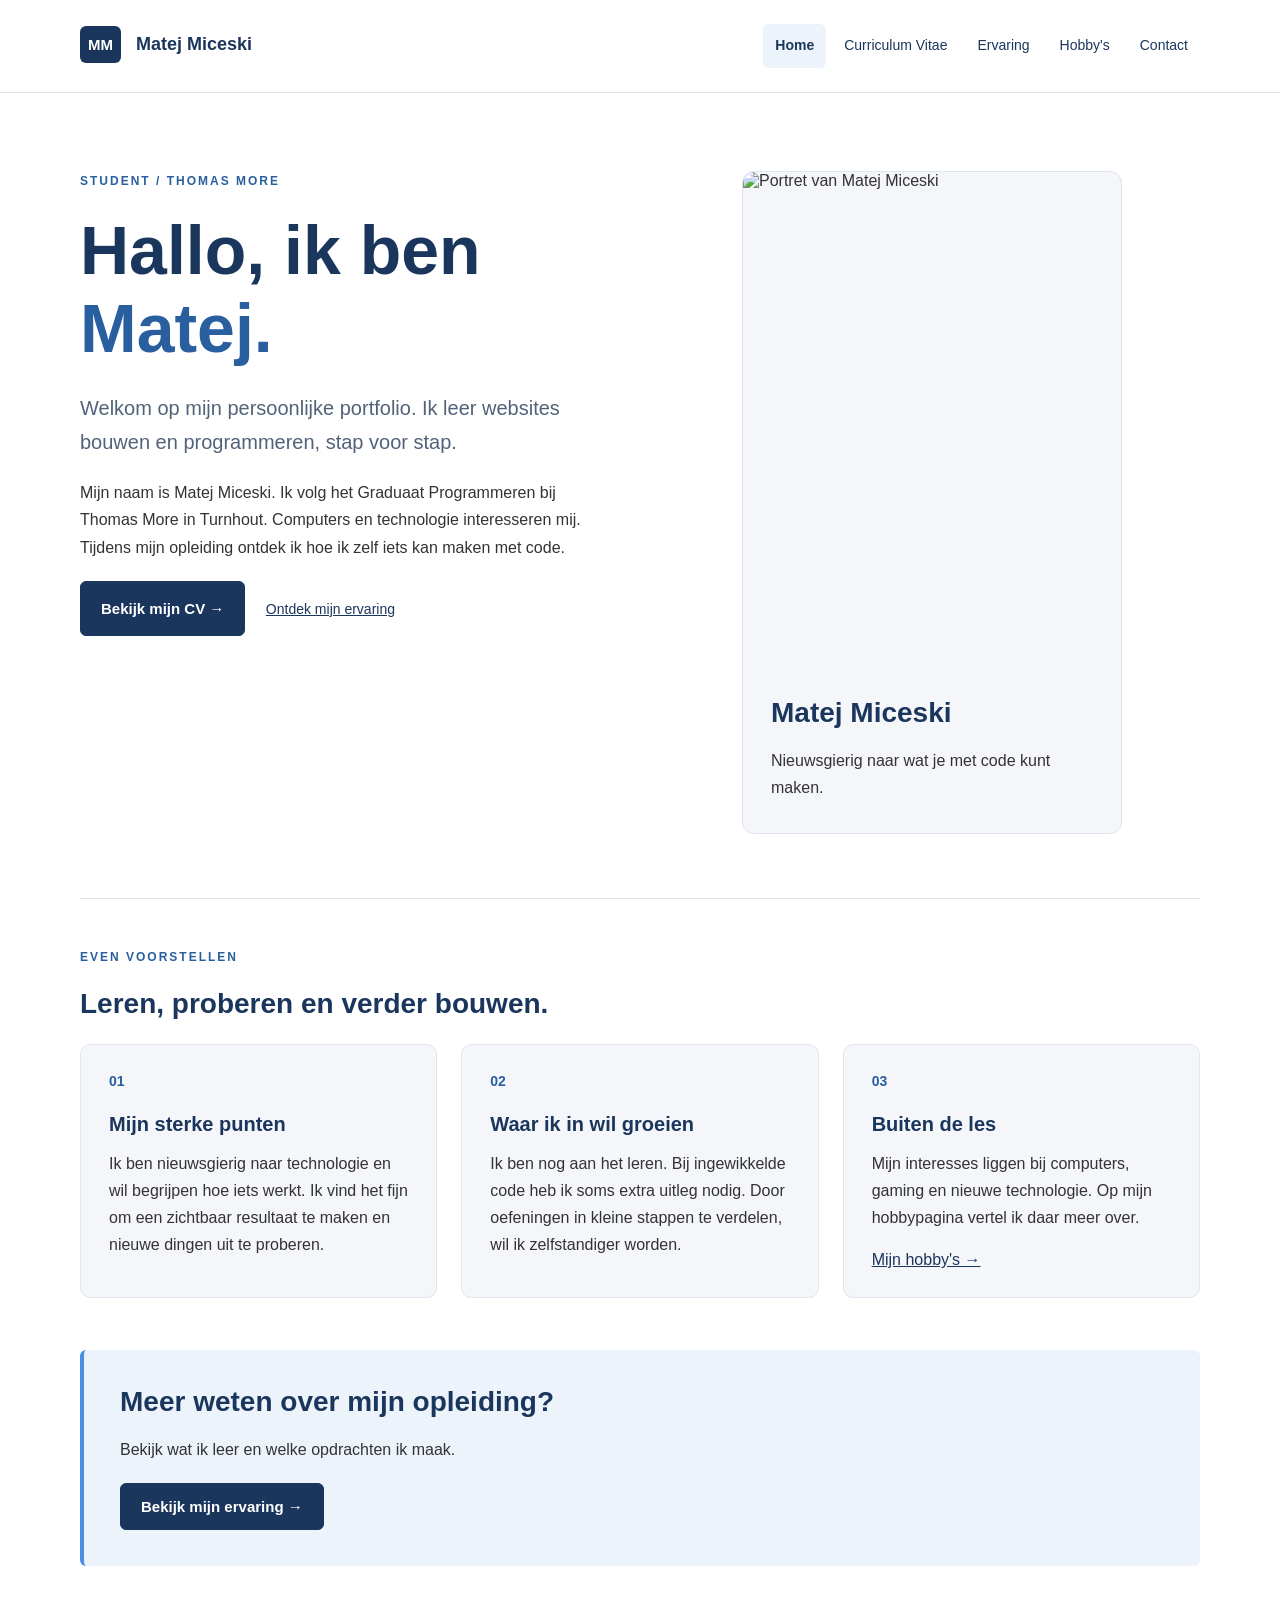
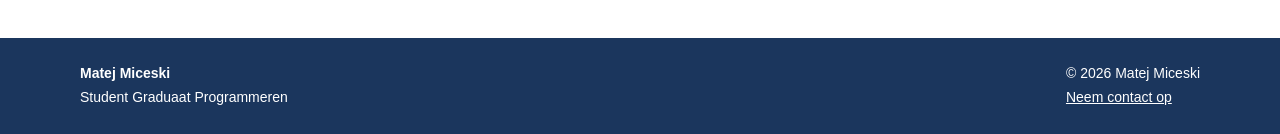
==== index.html @ 9a589d69 "Add files via upload" ====
<!DOCTYPE html>
<html lang="nl">
<head>
    <meta charset="UTF-8">
    <meta name="viewport" content="width=device-width, initial-scale=1.0">
    <meta name="author" content="Matej Miceski">
    <meta name="description" content="Home van Matej Miceski, student Graduaat Programmeren bij Thomas More.">
    <title>Home | Matej Miceski</title>
    <link rel="stylesheet" href="style.css">
    <link rel="icon" href="images/favicon.ico">
</head>
<body>
    <!-- Project 1 - Matej Miceski - 18 oktober 2026 -->
    <!-- Hetzelfde navigatiemenu staat op iedere pagina. -->
    <div class="bovenbalk">
        <div class="container navigatie">
            <a class="naam" href="index.html"><span class="logo">MM</span> Matej Miceski</a>
            <ul class="menu">
                <li><a class="actief" href="index.html">Home</a></li>
                <li><a href="cv.html">Curriculum Vitae</a></li>
                <li><a href="ervaring.html">Ervaring</a></li>
                <li><a href="hobbies.html">Hobby's</a></li>
                <li><a href="contact.html">Contact</a></li>
            </ul>
        </div>
    </div>
    <div class="container inhoud">
        <div id="intro" class="twee_kolommen">
            <div>
                <p class="bovenkop">STUDENT / THOMAS MORE</p>
                <h1>Hallo, ik ben<br><span class="accent">Matej.</span></h1>
                <p class="inleiding">Welkom op mijn persoonlijke portfolio. Ik leer websites bouwen en programmeren, stap voor stap.</p>
                <p>Mijn naam is Matej Miceski. Ik volg het Graduaat Programmeren bij Thomas More in Turnhout. Computers en technologie interesseren mij. Tijdens mijn opleiding ontdek ik hoe ik zelf iets kan maken met code.</p>
                <p><a class="knop" href="cv.html">Bekijk mijn CV &rarr;</a> <a class="tekstlink" href="ervaring.html">Ontdek mijn ervaring</a></p>
            </div>
            <div class="fotokaart">
                <img src="images/profielfoto.jpeg" alt="Portret van Matej Miceski" width="1179" height="1563">
                <div class="fototekst"><h2>Matej Miceski</h2><p>Nieuwsgierig naar wat je met code kunt maken.</p></div>
            </div>
        </div>
        <div class="sectie">
            <p class="bovenkop">EVEN VOORSTELLEN</p><h2>Leren, proberen en verder bouwen.</h2>
            <div class="drie_kolommen">
                <div class="kaart"><span class="nummer">01</span><h3>Mijn sterke punten</h3><p>Ik ben nieuwsgierig naar technologie en wil begrijpen hoe iets werkt. Ik vind het fijn om een zichtbaar resultaat te maken en nieuwe dingen uit te proberen.</p></div>
                <div class="kaart"><span class="nummer">02</span><h3>Waar ik in wil groeien</h3><p>Ik ben nog aan het leren. Bij ingewikkelde code heb ik soms extra uitleg nodig. Door oefeningen in kleine stappen te verdelen, wil ik zelfstandiger worden.</p></div>
                <div class="kaart"><span class="nummer">03</span><h3>Buiten de les</h3><p>Mijn interesses liggen bij computers, gaming en nieuwe technologie. Op mijn hobbypagina vertel ik daar meer over.</p><a href="hobbies.html">Mijn hobby's &rarr;</a></div>
            </div>
        </div>
        <div class="contactstrook"><h2>Meer weten over mijn opleiding?</h2><p>Bekijk wat ik leer en welke opdrachten ik maak.</p><a class="knop" href="ervaring.html">Bekijk mijn ervaring &rarr;</a></div>
    </div>
    <div class="footer">
        <div class="container voetinhoud">
            <p><strong>Matej Miceski</strong><br>Student Graduaat Programmeren</p>
            <p>&copy; 2026 Matej Miceski<br><a href="contact.html">Neem contact op</a></p>
        </div>
    </div>
</body>
</html>
---- style.css ----
/* Project 1 - Matej Miceski
   Les 02: extern CSS-bestand, selectors, kleuren, box model en hover.
   Les 06: flexbox en grid. Les 07: box-sizing en media queries.
   Geen Bootstrap, JavaScript of andere frameworks. */

* {
    box-sizing: border-box;
}
body {
    font-family: Arial, Verdana, sans-serif;
    font-size: 16px;
    margin: 0;
    padding: 0;
    background-color: #ffffff;
    color: #333333;
}
div {
    margin: 0;
}
h1, h2, h3 {
    color: #1b365d;
    padding: 0;
}
h1 {
    font-size: 48px;
    margin: 0 0 24px;
}
h2 {
    font-size: 28px;
    margin: 0 0 18px;
}
h3 {
    font-size: 20px;
    margin: 0 0 14px;
}
p {
    margin: 0 0 20px;
    line-height: 1.7;
}
a {
    color: #1b365d;
}
a:hover, a:focus {
    color: #295f9f;
}
li {
    line-height: 1.7;
    margin-bottom: 8px;
}
img {
    display: block;
    width: 100%;
    height: auto;
    border-radius: 10px;
}
.container {
    width: 90%;
    max-width: 1120px;
    margin: 0 auto;
}
.bovenbalk {
    border-bottom: 1px solid #dde4ed;
    background-color: #ffffff;
}
.navigatie, .voetinhoud {
    display: flex;
    flex-wrap: wrap;
    justify-content: space-between;
    gap: 24px;
    padding: 24px 0;
}
.naam {
    font-size: 18px;
    font-weight: bold;
    text-decoration: none;
    padding: 10px 0;
}
.logo {
    background-color: #1b365d;
    color: #ffffff;
    border-radius: 6px;
    padding: 10px 8px;
    margin-right: 10px;
    font-size: 15px;
}
.menu {
    display: flex;
    flex-wrap: wrap;
    gap: 6px;
    list-style-type: none;
    margin: 0;
    padding: 0;
}
.menu li {
    margin: 0;
}
.menu a {
    display: block;
    padding: 10px 12px;
    text-decoration: none;
    border-radius: 6px;
    font-size: 14px;
}
.menu .actief, .menu a:hover, .menu a:focus {
    background-color: #edf3fa;
    color: #1b365d;
}
.menu .actief {
    font-weight: bold;
}
.inhoud {
    padding: 60px 0 72px;
}
.twee_kolommen {
    display: grid;
    grid-template-columns: 1fr 1fr;
    gap: 48px;
}
.drie_kolommen {
    display: grid;
    grid-template-columns: 1fr 1fr 1fr;
    gap: 24px;
}
#intro {
    padding: 18px 0 64px;
    border-bottom: 1px solid #dde4ed;
}
#intro h1 {
    font-size: 68px;
}
.bovenkop {
    color: #295f9f;
    font-size: 12px;
    font-weight: bold;
    margin-bottom: 20px;
    letter-spacing: 2px;
}
.accent {
    color: #295f9f;
}
.inleiding {
    font-size: 20px;
    color: #526279;
    max-width: 720px;
}
.knop {
    display: inline-block;
    background-color: #1b365d;
    color: #ffffff;
    text-decoration: none;
    padding: 14px 20px;
    border: 1px solid #1b365d;
    border-radius: 6px;
    font-weight: bold;
    font-size: 15px;
}
a.knop:hover, a.knop:focus {
    color: #1b365d;
    background-color: #edf3fa;
    border-color: #4a90e2;
}
.tekstlink {
    display: inline-block;
    padding: 14px 0;
    margin-left: 16px;
    font-size: 14px;
}
.fotokaart {
    max-width: 380px;
    margin: 0 auto;
    background-color: #f4f6f9;
    border-radius: 12px;
    border: 1px solid #dde4ed;
}
.fotokaart img {
    border-radius: 12px 12px 0 0;
}
.fototekst {
    padding: 24px 28px;
}
.fototekst p {
    margin-bottom: 8px;
}
.klein {
    font-size: 13px;
    color: #526279;
}
.sectie {
    margin-top: 48px;
}
.sectie > h2 {
    margin-bottom: 24px;
}
.kaart {
    background-color: #f4f6f9;
    padding: 28px;
    border: 1px solid #e2e7ef;
    border-radius: 10px;
}
.kaart p:last-child {
    margin-bottom: 0;
}
.nummer {
    display: block;
    color: #295f9f;
    font-weight: bold;
    margin-bottom: 24px;
    font-size: 14px;
}
.contactstrook {
    margin-top: 52px;
    padding: 36px;
    background-color: #edf3fa;
    border-left: 4px solid #4a90e2;
    border-radius: 6px;
}
.paginakop {
    border-bottom: 1px solid #dde4ed;
    padding-bottom: 32px;
    margin-bottom: 40px;
}
.paginakop p:last-child {
    margin-bottom: 0;
}
.tabelvak {
    overflow-x: auto;
}
table {
    width: 100%;
    border-collapse: collapse;
    text-align: left;
    font-size: 15px;
}
caption {
    caption-side: bottom;
    text-align: left;
    padding: 14px 0;
    color: #526279;
    font-size: 13px;
}
th, td {
    padding: 18px;
    border: 1px solid #dde4ed;
    line-height: 1.6;
}
th {
    background-color: #1b365d;
    color: #ffffff;
}
td {
    background-color: #f4f6f9;
}
.talen {
    display: grid;
    grid-template-columns: 1fr 1fr;
    padding-left: 20px;
}
.project {
    padding: 12px 0 40px;
    margin-bottom: 36px;
    border-bottom: 1px solid #dde4ed;
}
.project img {
    margin-top: 8px;
}
.codekaart {
    padding: 52px 32px;
    background-color: #1b365d;
    border-radius: 10px;
}
.codekaart h2, .codekaart p {
    color: #ffffff;
}
.codekaart h2 {
    font-size: 40px;
}
.interessebeelden {
    gap: 24px;
}
.interessebeelden p {
    margin-top: 12px;
}
.leestekst {
    max-width: 780px;
    margin: 0 auto;
}
form {
    padding: 32px;
    background-color: #f4f6f9;
    border: 1px solid #dde4ed;
    border-radius: 10px;
}
label {
    display: block;
    font-weight: bold;
    font-size: 14px;
    color: #1b365d;
    margin-bottom: 10px;
}
input, textarea {
    font-family: Arial, Verdana, sans-serif;
    font-size: 16px;
    width: 100%;
    padding: 12px;
    margin: 0 0 22px;
    border: 1px solid #9aabc0;
    border-radius: 5px;
    background-color: #ffffff;
    color: #333333;
}
input:focus, textarea:focus {
    outline: 2px solid #4a90e2;
}
form .knop {
    background-color: #526279;
    border-color: #526279;
    margin-bottom: 0;
}
.contactindeling .kaart {
    margin: 28px 0;
    overflow-wrap: break-word;
}
.footer {
    background-color: #1b365d;
    color: #ffffff;
    font-size: 14px;
}
.footer a {
    color: #ffffff;
}
.footer a:hover, .footer a:focus {
    color: #bad9ff;
}
.footer p {
    margin: 0;
}
/* Les 07: op kleinere schermen staan de kolommen onder elkaar. */
@media screen and (max-width: 800px) {
    .twee_kolommen, .drie_kolommen {
        grid-template-columns: 1fr;
        gap: 28px;
    }
    .navigatie {
        flex-direction: column;
        gap: 14px;
    }
    .menu a {
        padding: 8px 10px;
    }
    .inhoud {
        padding-top: 36px;
    }
    #intro h1 {
        font-size: 52px;
    }
    h1 {
        font-size: 36px;
    }
    .contactstrook, form {
        padding: 24px;
    }
    .tekstlink {
        margin-left: 0;
        margin-right: 12px;
    }
}
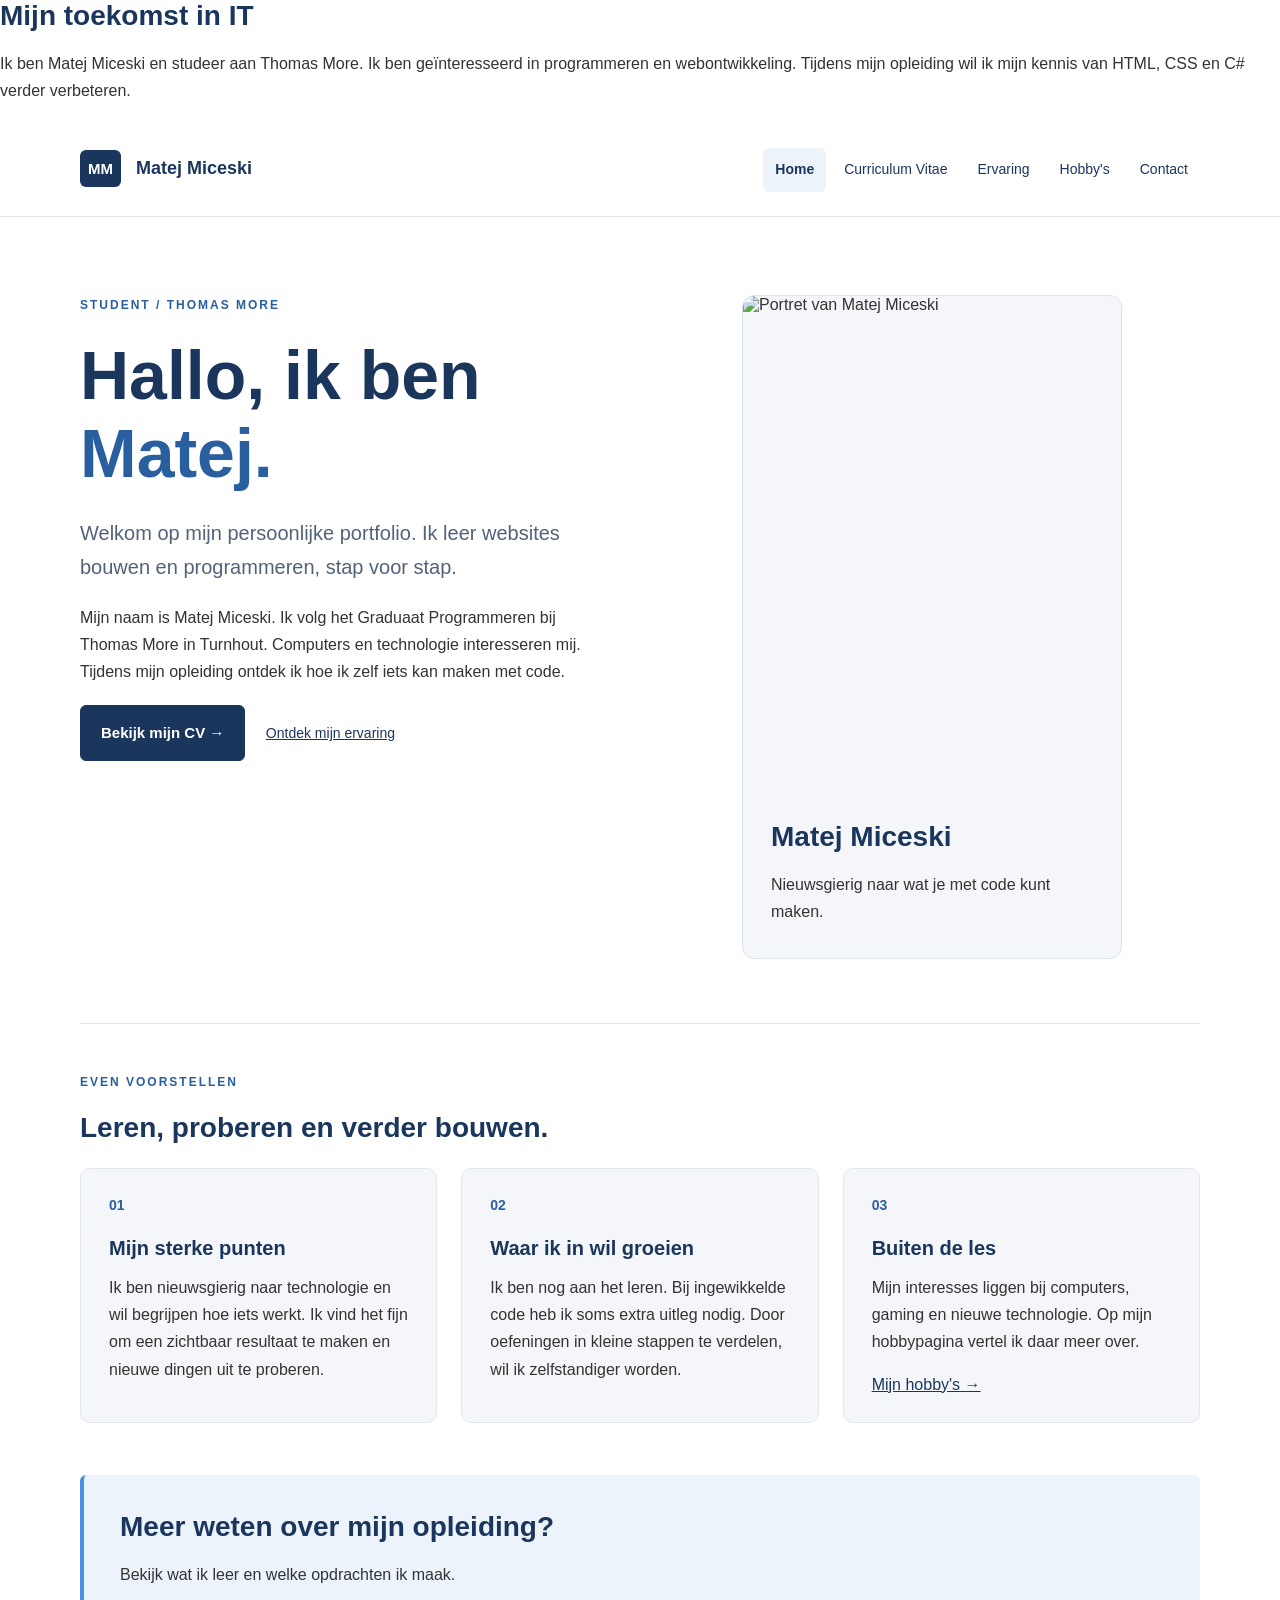
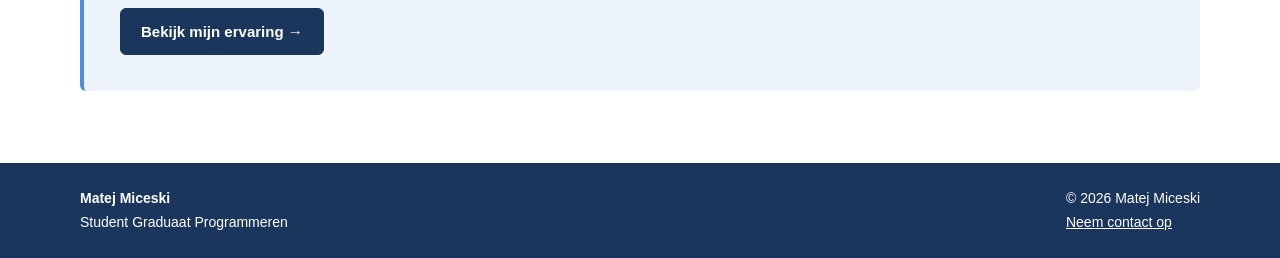
==== commit abccd44d: "Add introduction section about Matej Miceski Added a section introducing Matej Miceski and his inter" ====
--- a/index.html
+++ b/index.html
@@ -12,6 +12,17 @@
 <body>
     <!-- Project 1 - Matej Miceski - 18 oktober 2026 -->
     <!-- Hetzelfde navigatiemenu staat op iedere pagina. -->
+    
+<section>
+    <h2>Mijn toekomst in IT</h2>
+    <p>
+        Ik ben Matej Miceski en studeer aan Thomas More.
+        Ik ben geïnteresseerd in programmeren en
+        webontwikkeling. Tijdens mijn opleiding wil ik
+        mijn kennis van HTML, CSS en C# verder verbeteren.
+    </p>
+</section>
+
     <div class="bovenbalk">
         <div class="container navigatie">
             <a class="naam" href="index.html"><span class="logo">MM</span> Matej Miceski</a>
